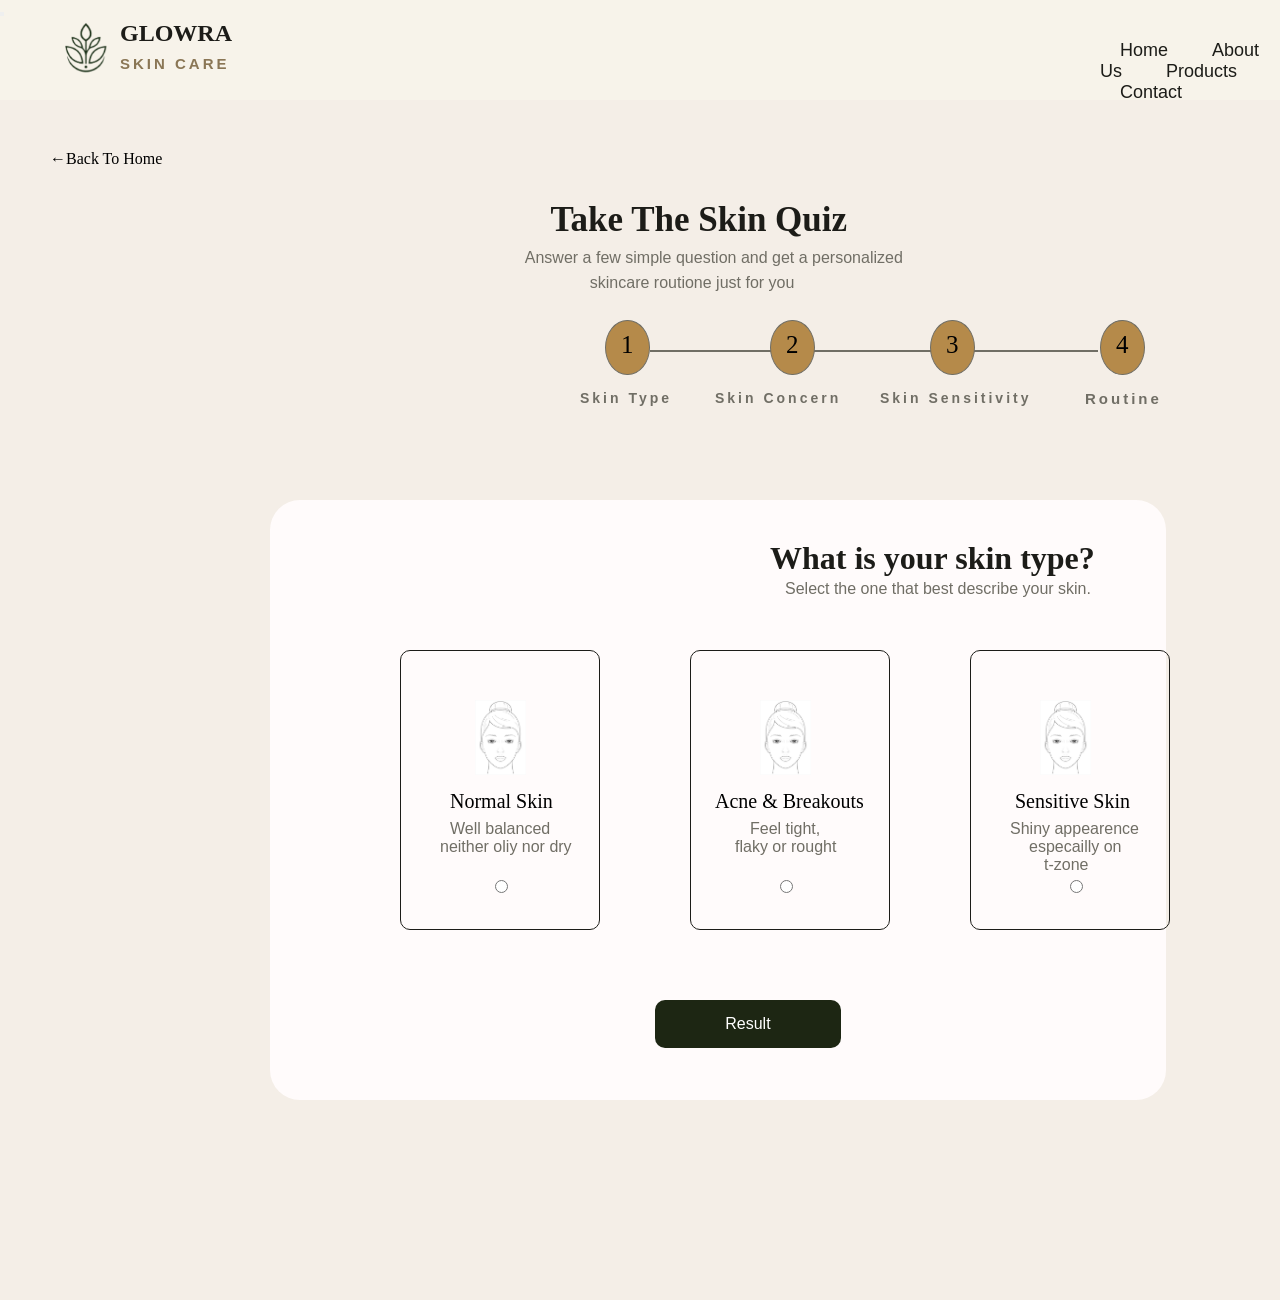
==== skin quiz.html @ 4100a985 "add build a website" ====
<!DOCTYPE html>
<html lang="en">

<head>
    <meta charset="UTF-8">
    <meta name="viewport" content="width=device-width, initial-scale=1.0">
    <title>Document</title>
    <link rel="stylesheet" href="./skin.css">
</head>
<body>
    <header>
        <nav>
            <h1>GLOWRA</h1>
            <h5>SKIN CARE</h5>
            <ul>
                <li><a href="./index.html">Home</a></li>
                <li><a href="./about.html">About Us</a></li>
                <li><a href="./product.html">Products</a></li>
                <li><a href="./contact.html">Contact</a></li>
            </ul>
         <button class="hamburger" id="hamburger">
    <span></span>
    <span></span>
    <span></span>
</button>
        </nav>
    </header>
    <img class="logo" src="logo.png">
    <img class="icon-1" src="search.png">
    <img class="icon-2" src="user.png">
    <img class="icon-3" src="cart.png">
    <div class="container">
        <a class="home" href="./index.html">←Back To Home</a>
        <h1 class="p-1">Take The Skin Quiz</h1>
        <p class="p-2">Answer a few simple question and get a personalized<br><span class="p-3">skincare routione just
                for
                you</span></p>
    </div>
    <div class="line"></div>
    <div class="box">
        <p class="skin-1">1</p>
        <h5 class="head-1">Skin Type</h5>
        <p class="skin-2">2</p>
        <h5 class="head-2">Skin Concern</h5>
        <p class="skin-3">3</p>
        <h5 class="head-3">Skin Sensitivity</h5>
        <p class="skin-4">4</p>
        <h5 class="head-4">Routine</h5>
        <p class="skin-5">5</p>
        <h5 class="head-5">Result</h5>
    </div>
    <div class="sec">
        <H1 class="bin-1">What is your skin type?</H1>
        <p class="bin-2">Select the one that best describe your skin.</p>
        <div class="box-1"> </div>
        <img class="l-1" src="df032ad88e95d4d37ae13962cc7c6aff.jpg">
        <p class="l-2">Normal Skin</p>
        <p class="l-3">Well balanced<br><span>neither oliy nor dry</span></p>
        <input id="l-4" type="radio">

        <div class="box-2"></div>
        <img class="l-4" src="df032ad88e95d4d37ae13962cc7c6aff.jpg">
        <p class="l-5">Acne & Breakouts</p>
        <p class="l-6">Feel tight,<br><span class="spoon">flaky or rought</span></p>
        <input id="l-6" type="radio">

        <div class="box-3"></div>
        <img class="l-7" src="df032ad88e95d4d37ae13962cc7c6aff.jpg">
        <p class="l-8">Sensitive Skin</p>
        <p class="l-9">Shiny appearence<br><span class="spoon-2">especailly on </span><br>
            <span class="spoon-3">t-zone</span>
        </p>
        <input id="l-7" type="radio">

        <div class="box-4"> </div>
        <img class="l-10" src="df032ad88e95d4d37ae13962cc7c6aff.jpg">
        <p class="l-11">8-10 </p>
        <p class="l-12">Oily in some area<br><span class="spoon-4">and dry in other</span></p>
        <input id="l-8" type="radio">
        <a class="btn" href="./result.html">Result</a>
    </div>
    <script>
        /* =========================================
           SELECT QUIZ ELEMENTS
        ========================================= */

        const revealItems = document.querySelectorAll(
            ".box-1, " +
            ".box-2, " +
            ".box-3, " +
            ".box-4"
        );


        /* =========================================
           ADD SCROLL REVEAL
        ========================================= */

        revealItems.forEach((item, index) => {

            item.classList.add("quiz-reveal");

            /* One by one */
            item.style.transitionDelay =
                `${index * 0.15}s`;

        });


        /* =========================================
           INTERSECTION OBSERVER
        ========================================= */

        const observer = new IntersectionObserver(
            (entries, observer) => {

                entries.forEach(entry => {

                    if (entry.isIntersecting) {

                        entry.target.classList.add("active");

                        observer.unobserve(entry.target);

                    }

                });

            },
            {
                threshold: 0.15
            }
        );


        revealItems.forEach(item => {
            observer.observe(item);
        });


        /* =========================================
           RADIO BUTTON EFFECT
        ========================================= */

        const radios = document.querySelectorAll(
            "#l-4, #l-6, #l-7, #l-8"
        );


        radios.forEach(radio => {

            radio.addEventListener("change", () => {

                /* Remove selected state */
                document
                    .querySelectorAll(".box-1, .box-2, .box-3, .box-4")
                    .forEach(box => {

                        box.style.backgroundColor =
                            "";

                        box.style.borderColor =
                            "#1C1C18";

                        box.style.boxShadow =
                            "";

                    });


                /* Find selected card */
                const selectedCard =
                    radio.parentElement;


                if (selectedCard) {

                    selectedCard.style.backgroundColor =
                        "#FBF7EF";

                    selectedCard.style.borderColor =
                        "#B58A4A";

                    selectedCard.style.boxShadow =
                        "0 15px 35px rgba(181,138,74,0.18)";

                }

            });

        });


        /* =========================================
           RESULT BUTTON PRESS EFFECT
        ========================================= */

        const resultButton =
            document.querySelector(".btn");


        if (resultButton) {

            resultButton.addEventListener("click", () => {

                resultButton.style.transform =
                    "translateY(-2px) scale(0.96)";

            });

        }

       
    </script>
   <script>
const hamburger = document.getElementById("hamburger");
const menu = document.querySelector("nav ul");

hamburger.addEventListener("click", function () {
    hamburger.classList.toggle("active");
    menu.classList.toggle("active");
});
</script>
</body>

</html>
---- skin.css ----
*{
    padding: 0;
    margin: 0;
    box-sizing: border-box;
}
body{
     background-color: #F7F3EA;
}
nav{ 
    background-color: #F7F3EA;
}
nav a{
    color: #1C1C18;
    text-decoration:none;
     font-family: "Poppins", sans-serif;
     font-size: 18px;
}
nav a:hover{
    color: #B58A4A;
    text-decoration: underline #B58A4A;
    text-underline-offset: 15px;
}
li{
    display: inline;
    padding: 20px;
}
ul{
left: 1100px;
top: 40px;
position: absolute;

}

h1{
     color: #1C1C18;
     top: 20px;
     left: 120px;
     font-family: "Playfair Display", serif;
     position: absolute;
}
h5{
    color: #8A7655;
       top: 55px;
     left: 120px;
     font-size: 15px;
     letter-spacing: 3px;
     font-family: "Poppins", sans-serif;
     position: absolute;
}
.logo{
    height: 55px;
    left: 65px;
    top: 18px;
    position: absolute;
}
.icon-1{
    height: 45px;
    top: 25px;
    left: 1650px;;
    position: absolute;
}
.icon-2{
    height: 40px;
    top: 25px;
    left: 1730px;;
    position: absolute;
}
.icon-3{
    height: 45px;
    top: 20px;
    left: 1800px;;
    position: absolute;
}
.container{
  background-color:#f4eee7;
  height: 1200px;
  width: 100%;
  top: 100px;
  position: absolute;
}
.home{
    color: black;
    top: 50px;
    left: 50px;
    position: absolute;
    text-decoration: none;
}
.p-1{
    color: #1C1C18;
    left: 43%;
    font-size: 35px;
    top: 100px;
    position: absolute;
}
.p-2{
    color: #706E65;
    top: 145px;
    font-family: "poppins",sans-serif;
    left: 41%;
    line-height: 25px;
    position: absolute;
}
.p-3{
    left: 65px;
    position: absolute;
}
.line{
    background-color: #706E65;
    width: 35%;
    height: 2px;
    top: 350px;
    left: 650px;
    position: absolute;
}
.skin-1{
     top: 320px;
     font-size: 25px;
    left: 605px;
    background-color: #B58A4A;
    border-radius: 50%;
    padding: 10px 15px 15px 15px;
  
    border: solid 1px #706E65;
    position: absolute;
}
.head-1{
    color: #706E65;
     top: 390px;
     font-size: 14px;
    left: 580px;
    position: absolute;
}
.skin-2{
    top: 320px;
     font-size: 25px;
    left: 770px;
    background-color: #B58A4A;
    border-radius: 50%;
    padding: 10px 15px 15px 15px;
  
    border: solid 1px #706E65;
    position: absolute;
}
.head-2{
    color: #706E65;
     top: 390px;
     font-size: 14px;
    left: 715px;
    position: absolute;
}
.skin-3{
    top: 320px;
     font-size: 25px;
    left: 930px;
    background-color: #B58A4A;
    border-radius: 50%;
    padding: 10px 15px 15px 15px;
  
    border: solid 1px #706E65;
    position: absolute;
}
.head-3{
    color: #706E65;
     top: 390px;
     font-size: 14px;
    left: 880px;
    position: absolute;
}
.skin-4{
    top: 320px;
     font-size: 25px;
    left: 1100px;
    background-color: #B58A4A;
    border-radius: 50%;
    padding: 10px 15px 15px 15px;
  
    border: solid 1px #706E65;
    position: absolute;
}
.head-4{
    color: #706E65;
     top: 390px;
     font-size: 15px;
    left: 1085px;
    position: absolute;
}
.skin-5{
    top: 320px;
     font-size: 25px;
    left: 1300px;
    background-color: #B58A4A;
    border-radius: 50%;
    padding: 10px 15px 15px 15px;
  
    border: solid 1px #706E65;
    position: absolute;
}
.head-5{
    color: #706E65;
     top: 390px;
     font-size: 15px;
    left: 1290px;
    position: absolute;
}
.sec{
    background-color: #fffbfb;
    height: 600px;
    width: 70%;
    border-radius: 30px;
    top: 500px;
    left: 270px;
    position: absolute;
}
.bin-1{
    top: 40px;
    left: 500px;
    position: absolute;
}
.bin-2{
      font-family: "Poppins", sans-serif; 
    top: 80px;
    left: 515px;
    position: absolute;
    color: #706E65;
}
.box-1{
    left: 130px;
    top: 150px;
    border-radius: 10px;
    border: 1px solid #1C1C18;
    width: 200px;
    position: absolute;
    height: 280px;
    background-color:transparent;
}
.l-1{
    left: 205px;
    height: 75px;
    top: 200px;
    position: absolute;
}

.l-2{
     left: 180px;
    height: 75px;
    font-size: 20px;
    top: 290px;
    position: absolute;
}
span{
    left: -10px;
    position: relative;
}
.l-3{
      font-family: "Poppins", sans-serif; 
    color: #706E65;
     left: 180px;
    height: 75px;
    top: 320px;
    position: absolute;
}
#l-4{
     left: 225px;
    top: 380px;
    position: absolute;
}

.box-2{
     left: 420px;
    top: 150px;
    border-radius: 10px;
    border: 1px solid #1C1C18;
    width: 200px;
    position: absolute;
    height: 280px;
    background-color:transparent;
}
.l-4{
  left: 490px;
    height: 75px;
    font-size: 20px;
    top: 200px;
    position: absolute;
}
.l-5{
     left: 445px;
    height: 75px;
    font-size: 20px;
    top: 290px;
    position: absolute;
}
.l-6{
    color: #706E65;
     left: 480px;
       font-family: "poppins",sans-serif;
    top: 320px;
    position: absolute;
}
.spoon{
    left: -15px;
    position: relative;
}
#l-6{
      left: 510px;
    top: 380px;
    position: absolute;
}
.box-3{
     left: 700px;
    top: 150px;
    border-radius: 10px;
    border: 1px solid #1C1C18;
    width: 200px;
    position: absolute;
    height: 280px;
    background-color:transparent;
}
.l-7{
  left: 770px;
    height: 75px;
    font-size: 20px;
    top: 200px;
    position: absolute;
}
.l-8{
     left: 745px;
    height: 75px;
    font-size: 20px;
    top: 290px;
    position: absolute;
}
.l-9{
    color: #706E65;
     left: 740px;
       font-family: "poppins",sans-serif;
    top: 320px;
    position: absolute;
}
.spoon-2{
    left: 19px;
    position: relative;
}
.spoon-3{
     left: 34px;
    position: relative;
}
#l-7{
      left: 800px;
    top: 380px;
    position: absolute;
}
.box-4{
     left: 1000px;
    top: 150px;
    border-radius: 10px;
    border: 1px solid #1C1C18;
    width: 200px;
    position: absolute;
    height: 280px;
    background-color:transparent;
}
.l-10{
  left: 1070px;
    height: 75px;
    font-size: 20px;
    top: 200px;
    position: absolute;
}
.l-11{
     left: 1080px;
    height: 75px;
    font-size: 20px;
    top: 290px;
    position: absolute;
}
.l-12{
    color: #706E65;
     left: 1040px;
       font-family: "poppins",sans-serif;
    top: 320px;
    position: absolute;
}
.spoon-4{
    left: 8px;
    position: relative;
}

#l-8{
      left: 1100px;
    top: 380px;
    position: absolute;
}
.btn{
    background-color:#1d2613 ;
    padding: 15px 70px 15px 70px;
    color: white;
    top: 500px;
    left: 43%;
    font-family: "poppins",sans-serif;
    border-radius: 10px;
    text-decoration: none;
    position: absolute;
}
/* =========================================
   GLOWRA SKIN QUIZ
   PREMIUM ANIMATION CSS
   Add AFTER your original CSS
========================================= */


/* ================================
   PAGE ENTRY
================================ */

body {
    animation: pageEnter 0.9s ease both;
}

@keyframes pageEnter {
    from {
        opacity: 0;
    }

    to {
        opacity: 1;
    }
}


/* ================================
   NAVBAR
================================ */

nav {
    animation: navDrop 0.8s ease both;
}

@keyframes navDrop {
    from {
        opacity: 0;
        transform: translateY(-30px);
    }

    to {
        opacity: 1;
        transform: translateY(0);
    }
}

nav a {
    transition:
        color 0.3s ease,
        letter-spacing 0.3s ease;
}

nav a:hover {
    color: #B58A4A;
    letter-spacing: 1px;
}


/* LOGO */

.logo {
    transition:
        transform 0.4s ease,
        filter 0.4s ease;
}

.logo:hover {
    transform: scale(1.08) rotate(-2deg);
}


/* NAV ICONS */

.icon-1,
.icon-2,
.icon-3 {
    transition:
        transform 0.35s ease,
        opacity 0.35s ease;
}

.icon-1:hover,
.icon-2:hover,
.icon-3:hover {
    transform: translateY(-6px) scale(1.1);
    opacity: 0.7;
}


/* ================================
   MAIN CONTAINER
================================ */

.container {
    animation: containerReveal 1s 0.2s ease both;
}

@keyframes containerReveal {
    from {
        opacity: 0;
        transform: translateY(35px);
    }

    to {
        opacity: 1;
        transform: translateY(0);
    }
}


/* ================================
   BACK TO HOME
================================ */

.home {
    transition:
        color 0.3s ease,
        transform 0.3s ease;
}

.home:hover {
    color: #B58A4A;
    transform: translateX(7px);
}


/* ================================
   MAIN HEADING
================================ */

.p-1 {
    animation: headingReveal 0.9s 0.3s ease both;
}

@keyframes headingReveal {
    from {
        opacity: 0;
        transform: translateX(-50px);
    }

    to {
        opacity: 1;
        transform: translateX(0);
    }
}


/* DESCRIPTION */

.p-2 {
    animation: paragraphReveal 0.9s 0.5s ease both;
}

@keyframes paragraphReveal {
    from {
        opacity: 0;
        transform: translateY(25px);
    }

    to {
        opacity: 1;
        transform: translateY(0);
    }
}


/* ================================
   PROGRESS LINE
================================ */

.line {
    transform-origin: left;

    animation: lineGrow 1s 0.7s ease both;
}

@keyframes lineGrow {
    from {
        opacity: 0;
        transform: scaleX(0);
    }

    to {
        opacity: 1;
        transform: scaleX(1);
    }
}


/* ================================
   PROGRESS STEPS
================================ */

.skin-1,
.skin-2,
.skin-3,
.skin-4,
.skin-5 {
    cursor: pointer;

    transition:
        transform 0.4s ease,
        background-color 0.35s ease,
        box-shadow 0.35s ease,
        border-color 0.35s ease;
}


/* HOVER */

.skin-1:hover,
.skin-2:hover,
.skin-3:hover,
.skin-4:hover,
.skin-5:hover {
    transform: translateY(-7px) scale(1.12);

    background-color: #1D2613;

    border-color: #B58A4A;

    color: white;

    box-shadow:
        0 10px 25px rgba(181, 138, 74, 0.25);
}


/* STEP TEXT */

.head-1,
.head-2,
.head-3,
.head-4,
.head-5 {
    transition:
        color 0.3s ease,
        transform 0.3s ease;
}

.head-1:hover,
.head-2:hover,
.head-3:hover,
.head-4:hover,
.head-5:hover {
    color: #B58A4A;

    transform: translateY(-3px);
}


/* ================================
   QUIZ SECTION
================================ */

.sec {
    animation: quizSection 1s 0.7s cubic-bezier(.2,.8,.2,1) both;

    transition:
        box-shadow 0.5s ease;
}

@keyframes quizSection {
    from {
        opacity: 0;
        transform: translateY(60px) scale(0.97);
    }

    to {
        opacity: 1;
        transform: translateY(0) scale(1);
    }
}

.sec:hover {
    box-shadow:
        0 20px 50px rgba(28, 28, 24, 0.10);
}


/* ================================
   QUIZ HEADING
================================ */

.bin-1 {
    animation: binHeading 0.8s 0.9s ease both;
}

@keyframes binHeading {
    from {
        opacity: 0;
        transform: translateY(25px);
    }

    to {
        opacity: 1;
        transform: translateY(0);
    }
}


.bin-2 {
    animation: binText 0.8s 1.05s ease both;
}

@keyframes binText {
    from {
        opacity: 0;
        transform: translateY(20px);
    }

    to {
        opacity: 1;
        transform: translateY(0);
    }
}


/* ================================
   QUIZ BOXES
================================ */

.box-1,
.box-2,
.box-3,
.box-4 {
    cursor: pointer;

    transition:
        transform 0.45s cubic-bezier(.2,.8,.2,1),
        border-color 0.35s ease,
        background-color 0.35s ease,
        box-shadow 0.45s ease;
}


/* CARD HOVER */

.box-1:hover,
.box-2:hover,
.box-3:hover,
.box-4:hover {
    transform: translateY(-10px);

    border-color: #B58A4A;

    background-color: #FBF7EF;

    box-shadow:
        0 18px 35px rgba(28, 28, 24, 0.12);
}


/* ================================
   PRODUCT / SKIN IMAGES
================================ */

.l-1,
.l-4,
.l-7,
.l-10 {
    transition:
        transform 0.55s cubic-bezier(.2,.8,.2,1),
        filter 0.4s ease;
}


/* IMAGE ZOOM */

.box-1:hover ~ .l-1,
.box-2:hover ~ .l-4,
.box-3:hover ~ .l-7,
.box-4:hover ~ .l-10 {
    transform: scale(1.12) translateY(-5px);

    filter: brightness(1.05);
}


/* ================================
   CARD TITLES
================================ */

.l-2,
.l-5,
.l-8,
.l-11 {
    transition:
        color 0.3s ease,
        transform 0.3s ease;
}

.box-1:hover ~ .l-2,
.box-2:hover ~ .l-5,
.box-3:hover ~ .l-8,
.box-4:hover ~ .l-11 {
    color: #B58A4A;

    transform: translateY(-4px);
}


/* ================================
   DESCRIPTION
================================ */

.l-3,
.l-6,
.l-9,
.l-12 {
    transition:
        color 0.3s ease;
}

.box-1:hover ~ .l-3,
.box-2:hover ~ .l-6,
.box-3:hover ~ .l-9,
.box-4:hover ~ .l-12 {
    color: #5F5B52;
}


/* ================================
   RADIO BUTTON
================================ */

#l-4,
#l-6,
#l-7,
#l-8 {
    cursor: pointer;

    accent-color: #B58A4A;

    transition:
        transform 0.3s ease;
}

#l-4:hover,
#l-6:hover,
#l-7:hover,
#l-8:hover {
    transform: scale(1.25);
}


/* ================================
   RESULT BUTTON
================================ */

.btn {
    cursor: pointer;

    transition:
        transform 0.4s ease,
        background-color 0.35s ease,
        box-shadow 0.4s ease,
        letter-spacing 0.3s ease;
}

.btn:hover {
    background-color: #B58A4A;

    transform: translateY(-6px);

    letter-spacing: 0.5px;

    box-shadow:
        0 12px 28px rgba(181, 138, 74, 0.28);
}

.btn:active {
    transform: translateY(-2px) scale(0.97);
}


/* ================================
   SCROLL REVEAL
================================ */

.quiz-reveal {
    opacity: 0;

    transform: translateY(50px);

    transition:
        opacity 0.8s ease,
        transform 0.8s cubic-bezier(.2,.8,.2,1);
}

.quiz-reveal.active {
    opacity: 1;

    transform: translateY(0);
}


/* ================================
   REDUCED MOTION
================================ */

@media (prefers-reduced-motion: reduce) {

    *,
    *::before,
    *::after {
        animation-duration: 0.01ms !important;
        transition-duration: 0.01ms !important;
    }
}
/* =========================================
   GLOWRA SKIN QUIZ
   RESPONSIVE — 768px ONLY
========================================= */

@media (max-width: 768px) {
 nav {
        height: 85px;
        width: 100%;
        position: relative;
        background: #F7F3EA;
        z-index: 9999;
    }
    .logo {
        top: 18px;
        left: 25px;
        height: 45px;
        width: auto;
        z-index: 10000;
    }

    nav h1 {
        position: absolute;
        left: 60px;
        top: 20px;
        font-size: 28px;
        margin: 0;
    }

    nav h5 {
        position: absolute;
        left: 60px;
        top: 55px;
        font-size: 10px;
        letter-spacing: 2px;
        margin: 0;
    }

    nav ul {
        display: none;
        position: absolute;
        top: 78px;
        left: 0;
        text-align: center;
        width: 100%;
        background-color: #F7F3EA;
        padding: 20px 0;
        margin: 0;
        flex-direction: column;
        align-items: center;
        z-index: 9999;
        box-shadow: 0 10px 25px rgba(28,28,24,0.08);
    }
    nav ul.active {
        display: block;
    }

    nav li {
        display: block;
        padding: 13px 25px;
    }

    nav a {
        font-size: 15px;
    }

    /* HAMBURGER */

    .hamburger {
        display: flex;
        position: absolute;
        right: 20px;
        top: 25px;
        width: 40px;
        height: 35px;
        padding: 6px;
        border: none;
        background: transparent;
        flex-direction: column;
        justify-content: space-between;
        cursor: pointer;
        z-index: 10000;
    }

    .hamburger span {
        display: block;
        width: 100%;
        height: 3px;
        background-color: #1C1C18;
        border-radius: 5px;
        transition: 0.3s ease;
    }

    .hamburger.active span:nth-child(1) {
        transform: translateY(10px) rotate(45deg);
    }

    .hamburger.active span:nth-child(2) {
        opacity: 0;
    }

    .hamburger.active span:nth-child(3) {
        transform: translateY(-10px) rotate(-45deg);
    }


    /* =========================
       NAV LOGO + ICONS
    ========================= */

    

    .icon-1,
    .icon-2,
    .icon-3 {
        display: none;
    }


    /* =========================
       MAIN CONTAINER
    ========================= */

    .container {
        position: absolute;
        top: 85px;
        left: 0;

        width: 100%;
        height: 330px;

        background-color: #f4eee7;
    }

    .home {
        position: absolute;
        top: 25px;
        left: 20px;

        font-size: 14px;
    }

    .p-1 {
        position: absolute;

        top: 75px;
        left: 0;

        width: 100%;

        text-align: center;

        font-size: 29px;
    }

    .p-2 {
        position: absolute;

        top: 125px;
        left: 0;

        width: 100%;

        padding: 0 20px;

        text-align: center;

        font-size: 14px;
        line-height: 24px;
    }

    .p-3 {
        position: static;
    }


    /* =========================
       PROGRESS LINE
    ========================= */

    .line {
        position: absolute;

        top: 445px;
        left: 10%;

        width: 80%;
        height: 2px;
    }


    /* =========================
       PROGRESS STEPS
    ========================= */

    .box {
        position: absolute;

        top: 425px;
        left: 0;

        width: 100%;
        height: 100px;
    }

    .skin-1,
    .skin-2,
    .skin-3,
    .skin-4,
    .skin-5 {
        top: 0;

        font-size: 17px;

        padding: 8px 12px;

        z-index: 5;
    }

    .skin-1 {
        left: 8%;
    }

    .skin-2 {
        left: 27%;
    }

    .skin-3 {
        left: 46%;
    }

    .skin-4 {
        left: 65%;
    }

    .skin-5 {
        left: 84%;
    }


    .head-1,
    .head-2,
    .head-3,
    .head-4,
    .head-5 {
        top: 55px;

        font-size: 9px;

        text-align: center;

        width: 65px;
    }

    .head-1 {
        left: 3%;
    }

    .head-2 {
        left: 22%;
    }

    .head-3 {
        left: 41%;
    }

    .head-4 {
        left: 61%;
    }

    .head-5 {
        left: 80%;
    }


    /* =========================
       QUIZ CARD
    ========================= */

    .sec {
        position: absolute;

        top: 550px;
        left: 5%;

        width: 90%;
        height: 1450px;

        border-radius: 22px;

        background-color: #fffbfb;

        padding: 0;
    }


    /* =========================
       QUIZ HEADING
    ========================= */

    .bin-1 {
        position: absolute;

        top: 30px;
        left: 0;

        width: 100%;

        text-align: center;

        font-size: 22px;
    }

    .bin-2 {
        position: absolute;

        top: 75px;
        left: 0;

        width: 100%;

        padding: 0 15px;

        text-align: center;

        font-size: 13px;
    }


    /* =========================
       OPTION CARDS
    ========================= */

    .box-1,
    .box-2,
    .box-3,
    .box-4 {

        position: absolute;

        left: 7%;

        width: 86%;
        height: 250px;

        border-radius: 15px;

        background-color: transparent;

        z-index: 1;
    }

    .box-1 {
        top: 130px;
    }

    .box-2 {
        top: 430px;
    }

    .box-3 {
        top: 730px;
    }

    .box-4 {
        top: 1030px;
    }


    /* =========================
       OPTION IMAGES
    ========================= */

    .l-1,
    .l-4,
    .l-7,
    .l-10 {

        position: absolute;

        left: 33%;
    

        width: 100px;
        height: 75px;
        object-fit: cover;
        z-index: 2;
    }

    .l-1 {
        top: 155px;
    }

    .l-4 {
        top: 455px;
    }

    .l-7 {
        top: 755px;
    }

    .l-10 {
        top: 1055px;
    }


    /* =========================
       OPTION TITLES
    ========================= */

    .l-2,
    .l-5,
    .l-8,
    .l-11 {

        position: absolute;

        left: 0;

        width: 100%;

        height: auto;

        text-align: center;

        font-size: 18px;

        z-index: 3;
    }

    .l-2 {
        top: 245px;
    }

    .l-5 {
        top: 545px;
    }

    .l-8 {
        top: 845px;
    }

    .l-11 {
        top: 1145px;
    }


    /* =========================
       OPTION DESCRIPTIONS
    ========================= */

    .l-3,
    .l-6,
    .l-9,
    .l-12 {

        position: absolute;

        left: 0;

        width: 100%;

        height: auto;

        text-align: center;

        font-size: 12px;

        line-height: 20px;

        z-index: 3;
    }

    .l-3 {
        top: 275px;
    }

    .l-6 {
        top: 575px;
    }

    .l-9 {
        top: 875px;
    }

    .l-12 {
        top: 1175px;
    }

    .l-3 span,
    .l-6 span,
    .l-9 span,
    .l-12 span {
        position: static;
    }


    /* =========================
       RADIO BUTTONS
    ========================= */

    #l-4,
    #l-6,
    #l-7,
    #l-8 {

        position: absolute;

        left: 47%;
        z-index: 5;
        width: 18px;
        height: 18px;
    }

    #l-4 {
        top: 345px;
    }

    #l-6 {
        top: 645px;
    }

    #l-7 {
        top: 945px;
    }

    #l-8 {
        top: 1245px;
    }


    /* =========================
       RESULT BUTTON
    ========================= */

    .btn {

        position: absolute;

        top: 1350px;
        left: 50%;

        transform: translateX(-50%);

        width: 180px;

        padding: 14px 20px;

        text-align: center;

        border-radius: 10px;

        font-size: 15px;
    }

    .btn:hover {
        transform: translateX(-50%) translateY(-5px);
    }
}
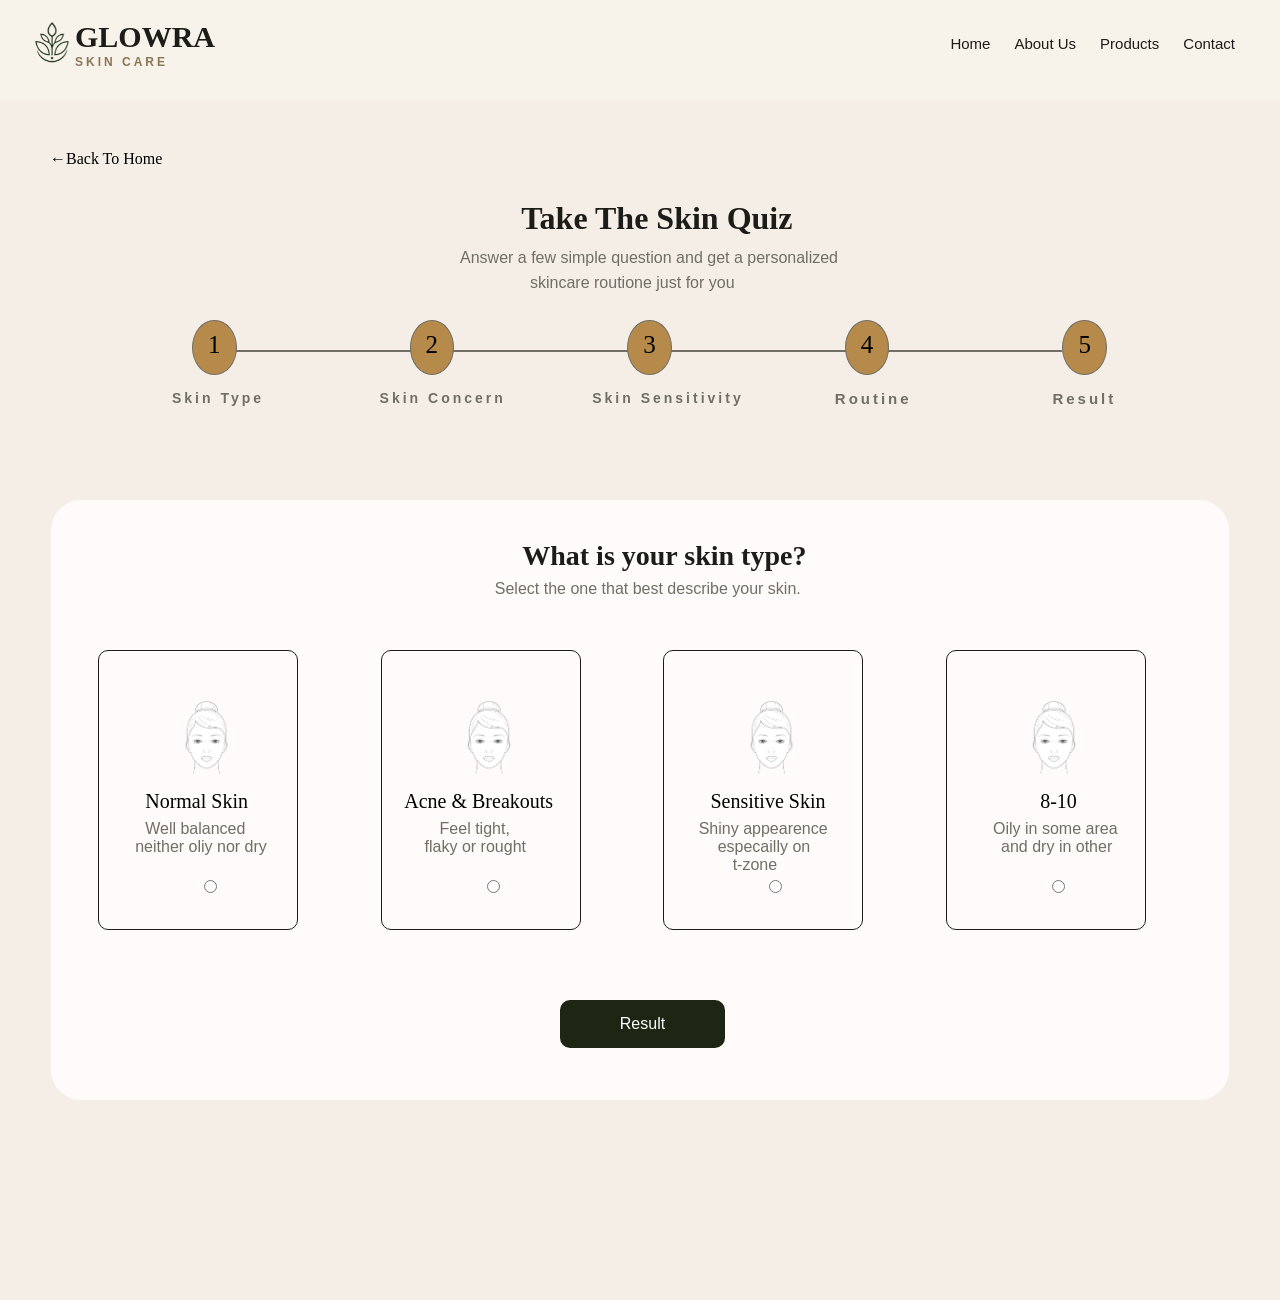
==== commit ce0e1f41: "add a responsive" ====
--- a/skin quiz.html
+++ b/skin quiz.html
@@ -53,19 +53,19 @@
         <H1 class="bin-1">What is your skin type?</H1>
         <p class="bin-2">Select the one that best describe your skin.</p>
         <div class="box-1"> </div>
-        <img class="l-1" src="df032ad88e95d4d37ae13962cc7c6aff.jpg">
+        <img class="l-1" src="face.png">
         <p class="l-2">Normal Skin</p>
         <p class="l-3">Well balanced<br><span>neither oliy nor dry</span></p>
         <input id="l-4" type="radio">
 
         <div class="box-2"></div>
-        <img class="l-4" src="df032ad88e95d4d37ae13962cc7c6aff.jpg">
+        <img class="l-4" src="face.png">
         <p class="l-5">Acne & Breakouts</p>
         <p class="l-6">Feel tight,<br><span class="spoon">flaky or rought</span></p>
         <input id="l-6" type="radio">
 
         <div class="box-3"></div>
-        <img class="l-7" src="df032ad88e95d4d37ae13962cc7c6aff.jpg">
+        <img class="l-7" src="face.png">
         <p class="l-8">Sensitive Skin</p>
         <p class="l-9">Shiny appearence<br><span class="spoon-2">especailly on </span><br>
             <span class="spoon-3">t-zone</span>
@@ -73,7 +73,7 @@
         <input id="l-7" type="radio">
 
         <div class="box-4"> </div>
-        <img class="l-10" src="df032ad88e95d4d37ae13962cc7c6aff.jpg">
+        <img class="l-10" src="face.png">
         <p class="l-11">8-10 </p>
         <p class="l-12">Oily in some area<br><span class="spoon-4">and dry in other</span></p>
         <input id="l-8" type="radio">
--- a/skin.css
+++ b/skin.css
@@ -1470,3 +1470,274 @@
         transform: translateX(-50%) translateY(-5px);
     }
 }
+/* =========================================
+   LAPTOP MEDIA QUERY
+   1024px - 1400px
+========================================= */
+
+@media (min-width: 1024px) and (max-width: 1400px) {
+
+    /* ================= NAVBAR ================= */
+
+    ul {
+        left: auto;
+        right: 35px;
+        top: 35px;
+    }
+
+    li {
+        padding: 10px;
+    }
+
+    nav a {
+        font-size: 15px;
+    }
+
+         nav h1 {
+        left: 75px;
+        top: 20px;
+        font-size: 30px;
+    }
+
+    nav h5 {
+        left: 75px;
+        top: 55px;
+        font-size: 12px;
+    }
+        .logo {
+        top: 18px;
+        left: 35px;
+        height: 45px;
+        width: auto;
+        z-index: 10000;
+    }
+
+    .icon-1 {
+        left: auto;
+        right: 110px;
+        display: none;
+    }
+
+    .icon-2 {
+        left: auto;
+        right: 60px;
+              display: none;
+    }
+
+    .icon-3 {
+        left: auto;
+        right: 15px;
+              display: none;
+    }
+
+
+    /* ================= MAIN CONTAINER ================= */
+
+    .container {
+        width: 100%;
+        top: 100px;
+    }
+
+    .p-1 {
+        left: 54%;
+        margin-left: -170px;
+        font-size: 32px;
+        white-space: nowrap;
+    }
+
+    .p-2 {
+        left: 50%;
+        margin-left: -180px;
+        text-align: center;
+    }
+
+    .p-3 {
+        left: 70px;
+    }
+
+
+    /* ================= PROGRESS LINE ================= */
+
+    .line {
+        left: 18%;
+        width: 65%;
+    }
+
+    .skin-1 {
+        left: 15%;
+    }
+
+    .skin-2 {
+        left: 32%;
+    }
+
+    .skin-3 {
+        left: 49%;
+    }
+
+    .skin-4 {
+        left: 66%;
+    }
+
+    .skin-5 {
+        left: 83%;
+    }
+
+    .head-1 {
+        left: calc(15% - 20px);
+    }
+
+    .head-2 {
+        left: calc(32% - 30px);
+    }
+
+    .head-3 {
+        left: calc(49% - 35px);
+    }
+
+    .head-4 {
+        left: calc(66% - 10px);
+    }
+
+    .head-5 {
+        left: calc(83% - 10px);
+    }
+
+
+    /* ================= QUIZ SECTION ================= */
+
+    .sec {
+        width: 92%;
+        left: 4%;
+        top: 500px;
+        height: 600px;
+    }
+
+
+    /* ================= QUIZ HEADING ================= */
+
+    .bin-1 {
+        left: 57%;
+        margin-left: -200px;
+        font-size: 28px;
+        white-space: nowrap;
+    }
+
+    .bin-2 {
+        left: 50%;
+        margin-left: -145px;
+        white-space: nowrap;
+    }
+
+
+    /* ================= QUIZ BOXES ================= */
+
+    .box-1 {
+        left: 4%;
+    }
+
+    .box-2 {
+        left: 28%;
+    }
+
+    .box-3 {
+        left: 52%;
+    }
+
+    .box-4 {
+        left: 76%;
+    }
+
+
+    /* ================= FIRST CARD ================= */
+
+    .l-1 {
+        left: 11%;
+    }
+
+    .l-2 {
+        left: 8%;
+    }
+
+    .l-3 {
+        left: 8%;
+    }
+
+    #l-4 {
+        left: 13%;
+    }
+
+
+    /* ================= SECOND CARD ================= */
+
+    .l-4 {
+        left: 35%;
+    }
+
+    .l-5 {
+        left: 30%;
+    }
+
+    .l-6 {
+        left: 33%;
+    }
+
+    #l-6 {
+        left: 37%;
+    }
+
+
+    /* ================= THIRD CARD ================= */
+
+    .l-7 {
+        left: 59%;
+    }
+
+    .l-8 {
+        left: 56%;
+    }
+
+    .l-9 {
+        left: 55%;
+    }
+
+    #l-7 {
+        left: 61%;
+    }
+
+
+    /* ================= FOURTH CARD ================= */
+
+    .l-10 {
+        left: 83%;
+    }
+
+    .l-11 {
+        left: 84%;
+    }
+
+    .l-12 {
+        left: 80%;
+    }
+
+    #l-8 {
+        left: 85%;
+    }
+
+
+    /* ================= RESULT BUTTON ================= */
+
+    .btn {
+        left: 50%;
+        margin-left: -80px;
+        top: 500px;
+        padding: 15px 60px;
+    }
+
+
+    /* ================= HAMBURGER ================= */
+
+    .hamburger {
+        display: none;
+    }
+}
